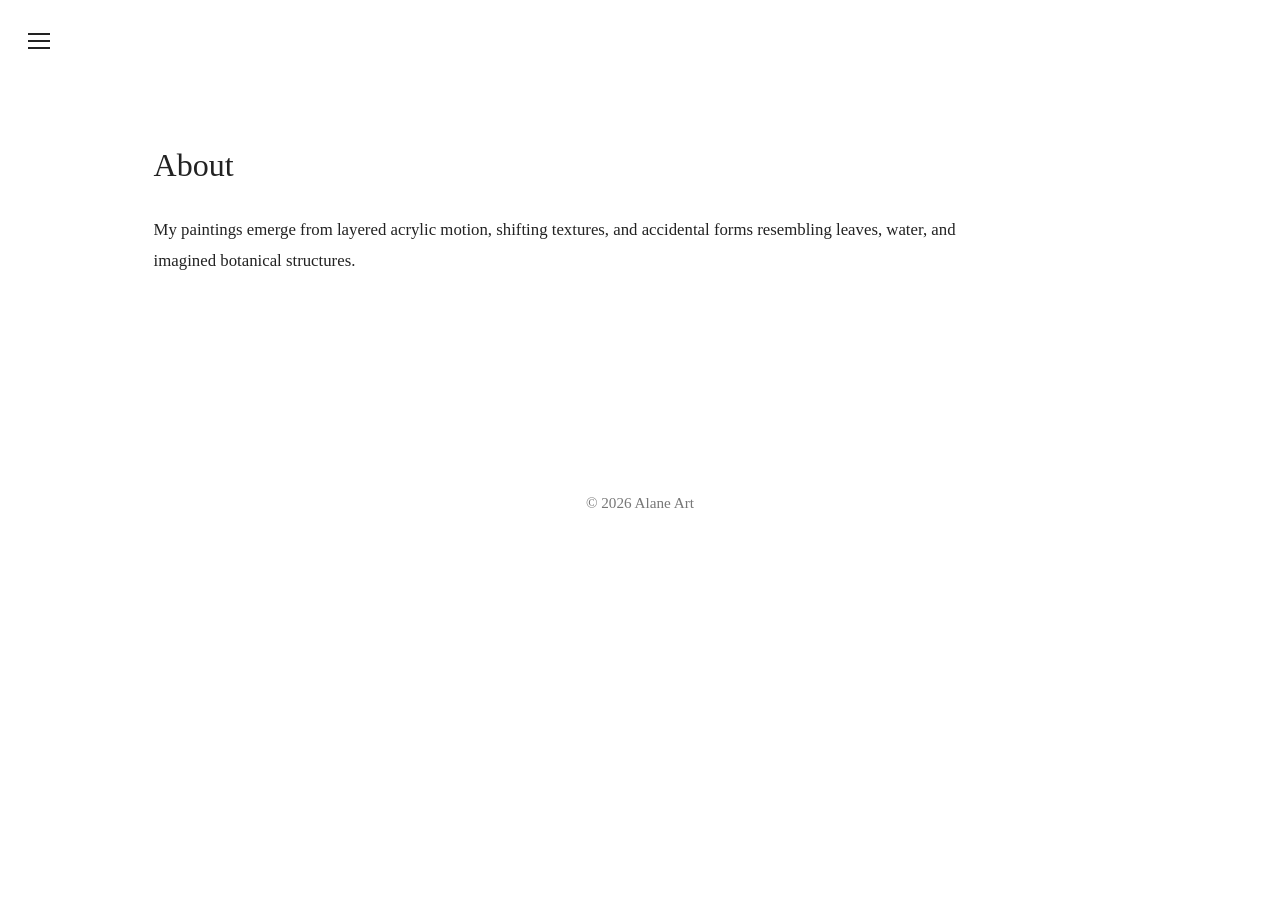
==== about.html @ 422f78d6 "Update about.html" ====
<!DOCTYPE html>
<html lang="en">

<head>
  <meta charset="UTF-8">
  <meta name="viewport" content="width=device-width, initial-scale=1.0">
  <title>Alane EnyArt | About</title>
  <link rel="stylesheet" href="style.css">
</head>

<body>

<div class="menu-button" onclick="openMenu()">
  <span></span><span></span><span></span>
</div>

<div id="sidebar" class="sidebar">
  <a href="javascript:void(0)" class="closebtn" onclick="closeMenu()">×</a>
  <a href="index.html">Home</a>
  <a href="about.html">About</a>
  <a href="gallery.html">Gallery</a>
  <a href="contact.html">Contact</a>
</div>
<div id="overlay" class="overlay" onclick="closeMenu()"></div>
<section class="content-section">

  <h2>About</h2>

  <p>
    My paintings emerge from layered acrylic motion,
    shifting textures, and accidental forms resembling
    leaves, water, and imagined botanical structures.
  </p>

</section>

<footer>© 2026 Alane Art</footer>

<script>
function openMenu(){document.getElementById("sidebar").style.width="260px";}
function closeMenu(){document.getElementById("sidebar").style.width="0";}
</script>

</body>
</html>
---- style.css ----
html {
  scroll-behavior: smooth;
}

body {
  margin: 0;
  background: #ffffff;
  color: #222;
  font-family: Georgia, serif;
}

/* MENU BUTTON */

.menu-button {
  position: fixed;
  top: 28px;
  left: 28px;
  z-index: 1001;
  cursor: pointer;
}

.menu-button span {
  display: block;
  width: 22px;
  height: 2px;
  background: #222;
  margin: 5px 0;
}

/* SIDEBAR */

.sidebar {
  height: 100%;
  width: 0;
  position: fixed;
  z-index: 1000;
  top: 0;
  left: 0;
  background: white;
  overflow-x: hidden;
  transition: 0.4s;
  padding-top: 100px;
  box-shadow: 2px 0 20px rgba(0,0,0,0.08);
}

.sidebar a {
  display: block;
  padding: 18px 40px;
  text-decoration: none;
  color: #222;
  font-size: 1.1rem;
  transition: 0.2s;
}

.sidebar a:hover {
  opacity: 0.5;
}

.closebtn {
  position: absolute;
  top: 18px;
  right: 28px;
  font-size: 2rem;
}

/* HERO */

.hero {
  height: 100vh;

  background-image: /*linear-gradient(
    rgba(255,255,255,0.15),
    rgba(255,255,255,0.15)
  ),*/
  url("images/PXL_20260501_145922232.jpg");

  background-size: cover;
  background-position: center;

  display: flex;
  align-items: center;
  padding-left: 10%;
}

.hero-text-below {
  padding: 80px 10%; /* max-width: 500px*/
  text-align: center;
}

.hero h1 {
  font-size: 3rem;
  font-weight: normal;
  /*letter-spacing: 3px;
  margin-bottom: 20px;*/
}

.hero p {
  font-size: 1.1rem;
  line-height: 1.8;
}

/* CONTENT */

.content-section {
  padding: 120px 12%;
  max-width: 850px;
}

.content-section h2 {
  font-size: 2rem;
  font-weight: normal;
  margin-bottom: 30px;
}

.content-section p {
  line-height: 1.9;
  font-size: 1.05rem;
}

/* GALLERY */

.gallery-section {
  padding: 120px 8%;
}

.gallery-section h2 {
  font-size: 2rem;
  font-weight: normal;
  margin-bottom: 50px;
}

.gallery-choice-grid {

  display: flex;

  justify-content: center;

  align-items: center;

  gap: 60px;

  flex-wrap: nowrap;

}

.gallery-grid img {
  width: 100%;
  display: block;
  transition: 0.35s;
}

.gallery-grid img:hover {
  transform: scale(1.01);
  opacity: 0.94;
}

/* FOOTER */

footer {
  text-align: center;
  padding: 80px 20px;
  color: #777;
  font-size: 0.95rem;
}

/* MOBILE */

@media (max-width: 700px) {

  .hero {
    padding: 0 8%;
  }

  .hero h1 {
    font-size: 2.5rem;
  }

  .content-section,
  .gallery-section {
    padding: 90px 8%;
  }
}  
/* GALLERY LABELS */

.gallery-subtitle {
  font-size: 1.4rem;
  font-weight: normal;
  margin: 40px 0 20px;
  text-align: left;
}

.gallery-subtitle.sold {
  margin-top: 80px;
  opacity: 0.6;
}

/* OPTIONAL: SOLD VISUAL STYLE */
.sold-grid img {
  filter: grayscale(10%);
}
 /* GALLERY CATEGORY PAGE */

.gallery-choice-section {
  padding: 120px 8%;
}

.gallery-choice-section h2 {
  font-size: 2.2rem;
  font-weight: normal;
  margin-bottom: 60px;
  text-align: center;
}

.gallery-choice-grid {
  display: grid;
  grid-template-columns: repeat(auto-fit, minmax(320px, 1fr));
  gap: 40px;
  align-items: start;
}

.gallery-folder {
  text-decoration: none;
  color: #222;
  transition: 0.35s;
}

.gallery-folder img {

  display: block;

  width: 100%;
  height: 100%;

  object-fit: cover;

  box-shadow: 0 10px 30px rgba(0,0,0,0.08);
}

/* SOLD IMAGE */

.gallery-folder.sold {
  width: 320px;
}

/* UNSOLD IMAGE */

.gallery-folder.unsold {
  width: 640px;
}  

.gallery-folder:hover {
  transform: translateY(-6px);
  opacity: 0.96;
}

 
}
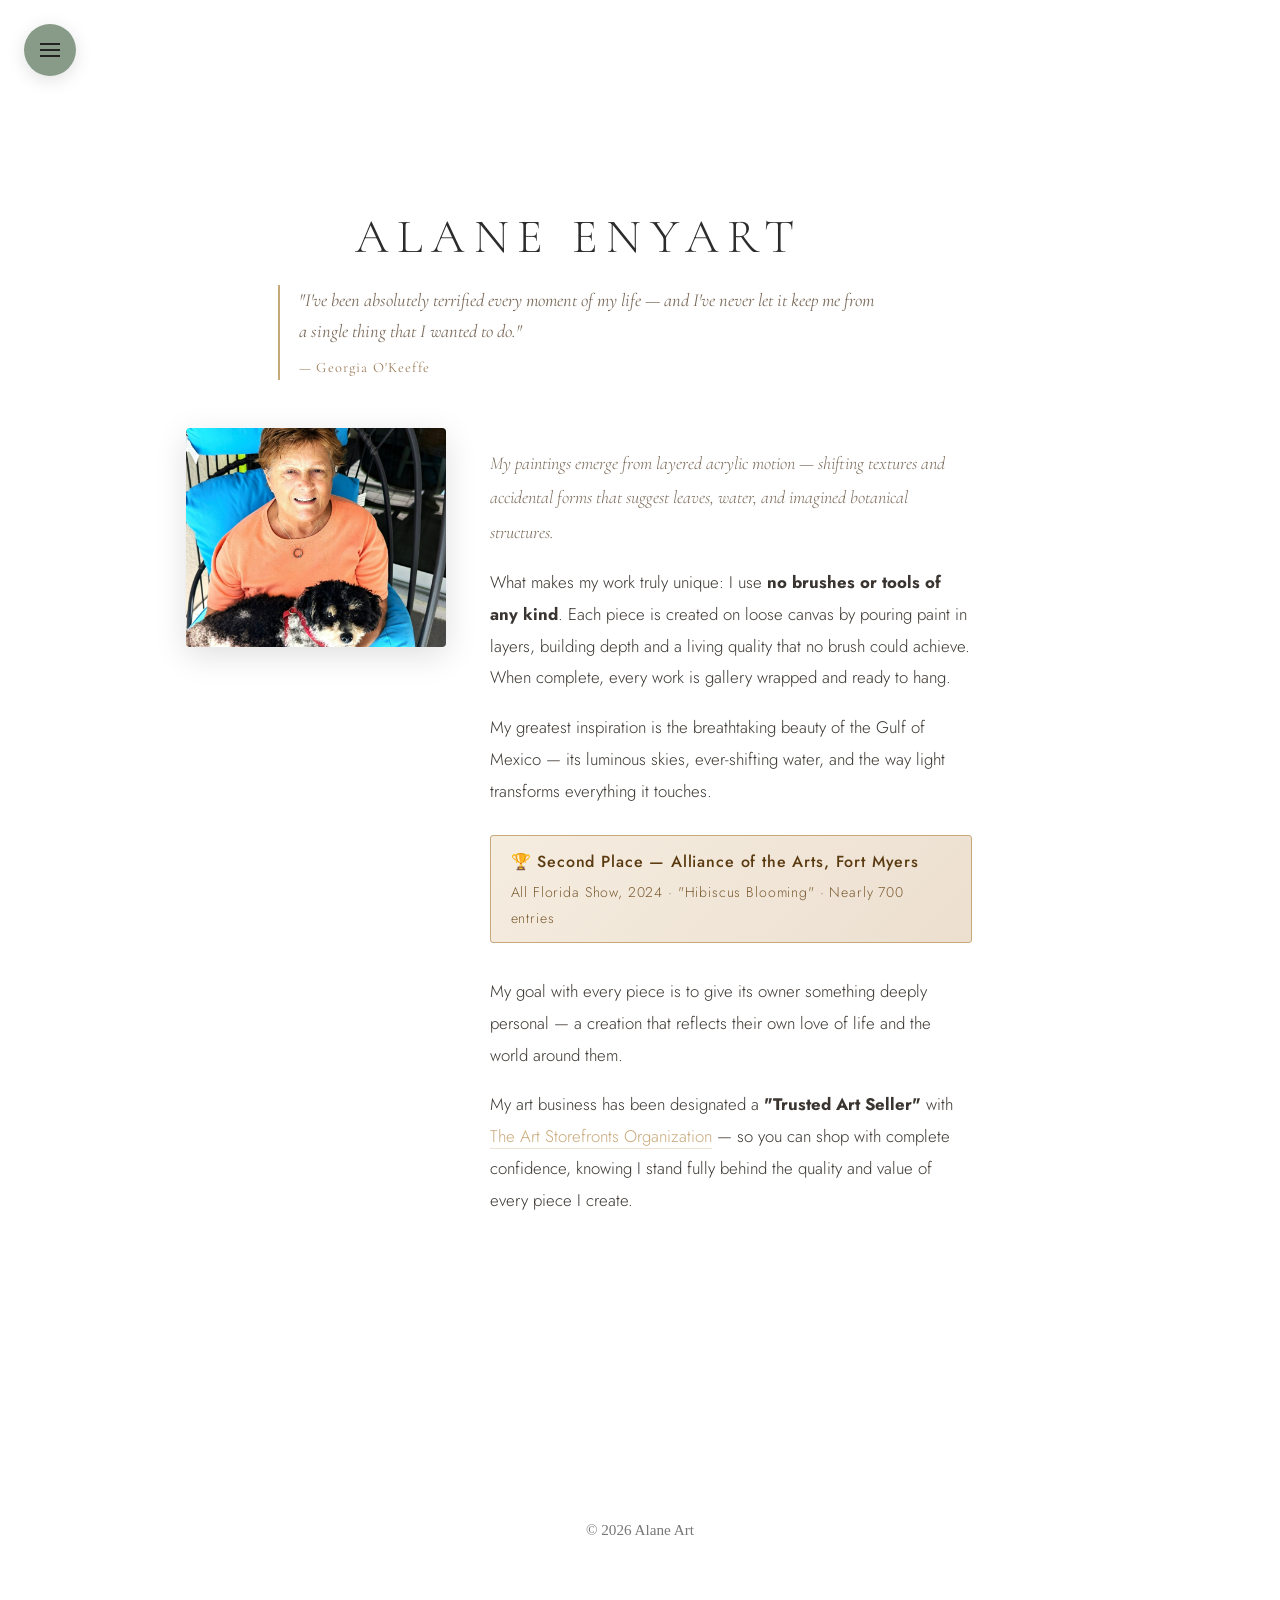
==== commit 75a5d69f: "Update about.html" ====
--- a/about.html
+++ b/about.html
@@ -1,4 +1,219 @@
 <!DOCTYPE html>
+<html lang="en">
+<head>
+  <meta charset="UTF-8">
+  <meta name="viewport" content="width=device-width, initial-scale=1.0">
+  <title>Alane EnyArt | About</title>
+  <link rel="stylesheet" href="style.css">
+  <link href="https://fonts.googleapis.com/css2?family=Cormorant+Garamond:ital,wght@0,300;0,400;1,300;1,400&family=Jost:wght@300;400;500&display=swap" rel="stylesheet">
+  <style>
+    .about-wrapper {
+      max-width: 860px;
+      margin: 0 auto;
+      padding: 3rem 2rem 4rem;
+    }
+
+    .about-header {
+      text-align: center;
+      margin-bottom: 3rem;
+    }
+
+    .about-header h1 {
+      font-family: 'Cormorant Garamond', serif;
+      font-size: 3rem;
+      font-weight: 300;
+      letter-spacing: 0.18em;
+      text-transform: uppercase;
+      color: #2c2c2c;
+      margin-bottom: 1.2rem;
+    }
+
+    .about-header blockquote {
+      font-family: 'Cormorant Garamond', serif;
+      font-style: italic;
+      font-size: 1.15rem;
+      color: #7a6a5a;
+      border-left: 2px solid #c8a97a;
+      padding-left: 1.2rem;
+      margin: 0 auto;
+      max-width: 580px;
+      text-align: left;
+      line-height: 1.7;
+    }
+
+    .about-header blockquote cite {
+      display: block;
+      margin-top: 0.5rem;
+      font-size: 0.9rem;
+      font-style: normal;
+      letter-spacing: 0.08em;
+      color: #a08060;
+    }
+
+    .about-artist {
+      display: flex;
+      gap: 2.8rem;
+      align-items: flex-start;
+      margin-bottom: 2.5rem;
+    }
+
+    .about-artist img {
+      width: 260px;
+      min-width: 260px;
+      border-radius: 4px;
+      box-shadow: 0 8px 32px rgba(0,0,0,0.13);
+      object-fit: cover;
+    }
+
+    .about-artist-text {
+      font-family: 'Jost', sans-serif;
+      font-weight: 300;
+      font-size: 1.02rem;
+      color: #3a3530;
+      line-height: 1.85;
+    }
+
+    .about-artist-text p {
+      margin-bottom: 1.1rem;
+    }
+
+    .about-artist-text p:last-child {
+      margin-bottom: 0;
+    }
+
+    .about-artist-text .highlight {
+      font-family: 'Cormorant Garamond', serif;
+      font-size: 1.13rem;
+      font-style: italic;
+      color: #7a6a5a;
+    }
+
+    .about-artist-text a {
+      color: #c8a97a;
+      text-decoration: none;
+      border-bottom: 1px solid #c8a97a55;
+      transition: border-color 0.2s;
+    }
+
+    .about-artist-text a:hover {
+      border-color: #c8a97a;
+    }
+
+    .award-badge {
+      display: inline-block;
+      background: linear-gradient(135deg, #f5ede0 0%, #ecdfd0 100%);
+      border: 1px solid #c8a97a;
+      border-radius: 3px;
+      padding: 0.7rem 1.2rem;
+      margin: 0.6rem 0 1rem;
+      font-family: 'Jost', sans-serif;
+      font-size: 0.88rem;
+      letter-spacing: 0.06em;
+      color: #7a5a30;
+    }
+
+    .award-badge strong {
+      display: block;
+      font-size: 1rem;
+      font-weight: 500;
+      color: #5a3a10;
+      margin-bottom: 0.15rem;
+    }
+
+    @media (max-width: 640px) {
+      .about-artist {
+        flex-direction: column;
+        align-items: center;
+      }
+      .about-artist img {
+        width: 100%;
+        min-width: unset;
+        max-width: 320px;
+      }
+      .about-header h1 {
+        font-size: 2.1rem;
+      }
+    }
+  </style>
+</head>
+<body>
+
+<div class="menu-button" onclick="openMenu()">
+  <span></span><span></span><span></span>
+</div>
+
+<div id="sidebar" class="sidebar">
+  <a href="javascript:void(0)" class="closebtn" onclick="closeMenu()">×</a>
+  <a href="index.html">Home</a>
+  <a href="about.html">About</a>
+  <a href="gallery.html">Gallery</a>
+  <a href="contact.html">Contact</a>
+</div>
+
+<div id="overlay" class="overlay" onclick="closeMenu()"></div>
+
+<section class="content-section">
+  <div class="about-wrapper">
+
+    <div class="about-header">
+      <h1>Alane EnyArt</h1>
+      <blockquote>
+        "I've been absolutely terrified every moment of my life — and I've never let it keep me from a single thing that I wanted to do."
+        <cite>— Georgia O'Keeffe</cite>
+      </blockquote>
+    </div>
+
+    <div class="about-artist">
+      <img src="images/artist.png" alt="Alane EnyArt, artist" />
+
+      <div class="about-artist-text">
+        <p class="highlight">
+          My paintings emerge from layered acrylic motion — shifting textures and accidental forms that suggest leaves, water, and imagined botanical structures.
+        </p>
+
+        <p>
+          What makes my work truly unique: I use <strong>no brushes or tools of any kind</strong>. Each piece is created on loose canvas by pouring paint in layers, building depth and a living quality that no brush could achieve. When complete, every work is gallery wrapped and ready to hang.
+        </p>
+
+        <p>
+          My greatest inspiration is the breathtaking beauty of the Gulf of Mexico — its luminous skies, ever-shifting water, and the way light transforms everything it touches.
+        </p>
+
+        <div class="award-badge">
+          <strong>🏆 Second Place — Alliance of the Arts, Fort Myers</strong>
+          All Florida Show, 2024 · "Hibiscus Blooming" · Nearly 700 entries
+        </div>
+
+        <p>
+          My goal with every piece is to give its owner something deeply personal — a creation that reflects their own love of life and the world around them.
+        </p>
+
+        <p>
+          My art business has been designated a <strong>"Trusted Art Seller"</strong> with <a href="http://www.artstorefronts.org/" target="_blank">The Art Storefronts Organization</a> — so you can shop with complete confidence, knowing I stand fully behind the quality and value of every piece I create.
+        </p>
+      </div>
+    </div>
+
+  </div>
+</section>
+
+<footer>© 2026 Alane Art</footer>
+
+<script>
+function openMenu() {
+  document.getElementById("sidebar").style.width = "180px";
+  document.getElementById("overlay").style.display = "block";
+}
+function closeMenu() {
+  document.getElementById("sidebar").style.width = "0";
+  document.getElementById("overlay").style.display = "none";
+}
+</script>
+</body>
+</html>
+
+
+<!--<!DOCTYPE html>
 <html lang="en">
 
 <head>
@@ -37,9 +252,17 @@
 <footer>© 2026 Alane Art</footer>
 
 <script>
-function openMenu(){document.getElementById("sidebar").style.width="260px";}
-function closeMenu(){document.getElementById("sidebar").style.width="0";}
+function openMenu() {
+  document.getElementById("sidebar").style.width = "180px";
+  document.getElementById("overlay").style.display = "block";
+}
+
+function closeMenu() {
+  document.getElementById("sidebar").style.width = "0";
+  document.getElementById("overlay").style.display = "none";
+}
 </script>
 
 </body>
 </html>
+-->
--- a/style.css
+++ b/style.css
@@ -9,22 +9,63 @@
   font-family: Georgia, serif;
 }
 
+/* OVERLAY */
+
+.overlay {
+  position: fixed;
+  display: none;
+  width: 100%;
+  height: 100%;
+  top: 0;
+  left: 0;
+  background: rgba(0,0,0,0.18);
+  backdrop-filter: blur(2px);
+  z-index: 999;
+}
+
 /* MENU BUTTON */
+
 
 .menu-button {
   position: fixed;
-  top: 28px;
-  left: 28px;
+  top: 24px;
+  left: 24px;
+
+  width: 52px;
+  height: 52px;
+
+  display: flex;
+  flex-direction: column;
+  justify-content: center;
+  align-items: center;
+
+  gap: 4px;
+
+   /*background: rgba(236,231,223,0.88);*/
+    /*background: rgba(95,115,135,0.88);*/
+  background: rgba(120,140,120,0.88);
+  backdrop-filter: blur(6px);
+
+  border-radius: 50%;
+
+  box-shadow: 0 4px 18px rgba(0,0,0,0.12);
+
   z-index: 1001;
+
   cursor: pointer;
+
+  transition: 0.25s;
 }
 
 .menu-button span {
   display: block;
-  width: 22px;
+  width: 20px;
   height: 2px;
   background: #222;
-  margin: 5px 0;
+}
+
+.menu-button:hover {
+  transform: scale(1.05);
 }
 
 /* SIDEBAR */
@@ -36,7 +77,8 @@
   z-index: 1000;
   top: 0;
   left: 0;
-  background: white;
+  background: #ece7df;
+    /*#f4efe8;*/
   overflow-x: hidden;
   transition: 0.4s;
   padding-top: 100px;
@@ -45,10 +87,11 @@
 
 .sidebar a {
   display: block;
-  padding: 18px 40px;
+  padding: 18px 28px;
   text-decoration: none;
   color: #222;
   font-size: 1.1rem;
+  text-align: left;
   transition: 0.2s;
 }
 
@@ -137,8 +180,8 @@
 
   align-items: center;
 
-  gap: 60px;
-
+  gap: 20px;
+  /*padding-left: 40px;*/
   flex-wrap: nowrap;
 
 }
@@ -208,15 +251,17 @@
   font-size: 2.2rem;
   font-weight: normal;
   margin-bottom: 60px;
-  text-align: center;
-}
-
-.gallery-choice-grid {
+  text-align: left;
+  margin-left: 90px; /*-----------*/
+}
+
+/*.gallery-choice-grid {--------------------------
   display: grid;
   grid-template-columns: repeat(auto-fit, minmax(320px, 1fr));
-  gap: 40px;
+  gap: 20px;
+  padding-left: 40px;
   align-items: start;
-}
+}*/
 
 .gallery-folder {
   text-decoration: none;
@@ -228,8 +273,9 @@
 
   display: block;
 
-  width: 100%;
-  height: 100%;
+  /*width: 100%;
+  height: 100%;*/
+  height: 320px;
 
   object-fit: cover;
 
@@ -254,4 +300,4 @@
 }
 
  
-}
+
--- a/style.css
+++ b/style.css
@@ -9,22 +9,63 @@
   font-family: Georgia, serif;
 }
 
+/* OVERLAY */
+
+.overlay {
+  position: fixed;
+  display: none;
+  width: 100%;
+  height: 100%;
+  top: 0;
+  left: 0;
+  background: rgba(0,0,0,0.18);
+  backdrop-filter: blur(2px);
+  z-index: 999;
+}
+
 /* MENU BUTTON */
+
 
 .menu-button {
   position: fixed;
-  top: 28px;
-  left: 28px;
+  top: 24px;
+  left: 24px;
+
+  width: 52px;
+  height: 52px;
+
+  display: flex;
+  flex-direction: column;
+  justify-content: center;
+  align-items: center;
+
+  gap: 4px;
+
+   /*background: rgba(236,231,223,0.88);*/
+    /*background: rgba(95,115,135,0.88);*/
+  background: rgba(120,140,120,0.88);
+  backdrop-filter: blur(6px);
+
+  border-radius: 50%;
+
+  box-shadow: 0 4px 18px rgba(0,0,0,0.12);
+
   z-index: 1001;
+
   cursor: pointer;
+
+  transition: 0.25s;
 }
 
 .menu-button span {
   display: block;
-  width: 22px;
+  width: 20px;
   height: 2px;
   background: #222;
-  margin: 5px 0;
+}
+
+.menu-button:hover {
+  transform: scale(1.05);
 }
 
 /* SIDEBAR */
@@ -36,7 +77,8 @@
   z-index: 1000;
   top: 0;
   left: 0;
-  background: white;
+  background: #ece7df;
+    /*#f4efe8;*/
   overflow-x: hidden;
   transition: 0.4s;
   padding-top: 100px;
@@ -45,10 +87,11 @@
 
 .sidebar a {
   display: block;
-  padding: 18px 40px;
+  padding: 18px 28px;
   text-decoration: none;
   color: #222;
   font-size: 1.1rem;
+  text-align: left;
   transition: 0.2s;
 }
 
@@ -137,8 +180,8 @@
 
   align-items: center;
 
-  gap: 60px;
-
+  gap: 20px;
+  /*padding-left: 40px;*/
   flex-wrap: nowrap;
 
 }
@@ -208,15 +251,17 @@
   font-size: 2.2rem;
   font-weight: normal;
   margin-bottom: 60px;
-  text-align: center;
-}
-
-.gallery-choice-grid {
+  text-align: left;
+  margin-left: 90px; /*-----------*/
+}
+
+/*.gallery-choice-grid {--------------------------
   display: grid;
   grid-template-columns: repeat(auto-fit, minmax(320px, 1fr));
-  gap: 40px;
+  gap: 20px;
+  padding-left: 40px;
   align-items: start;
-}
+}*/
 
 .gallery-folder {
   text-decoration: none;
@@ -228,8 +273,9 @@
 
   display: block;
 
-  width: 100%;
-  height: 100%;
+  /*width: 100%;
+  height: 100%;*/
+  height: 320px;
 
   object-fit: cover;
 
@@ -254,4 +300,4 @@
 }
 
  
-}
+
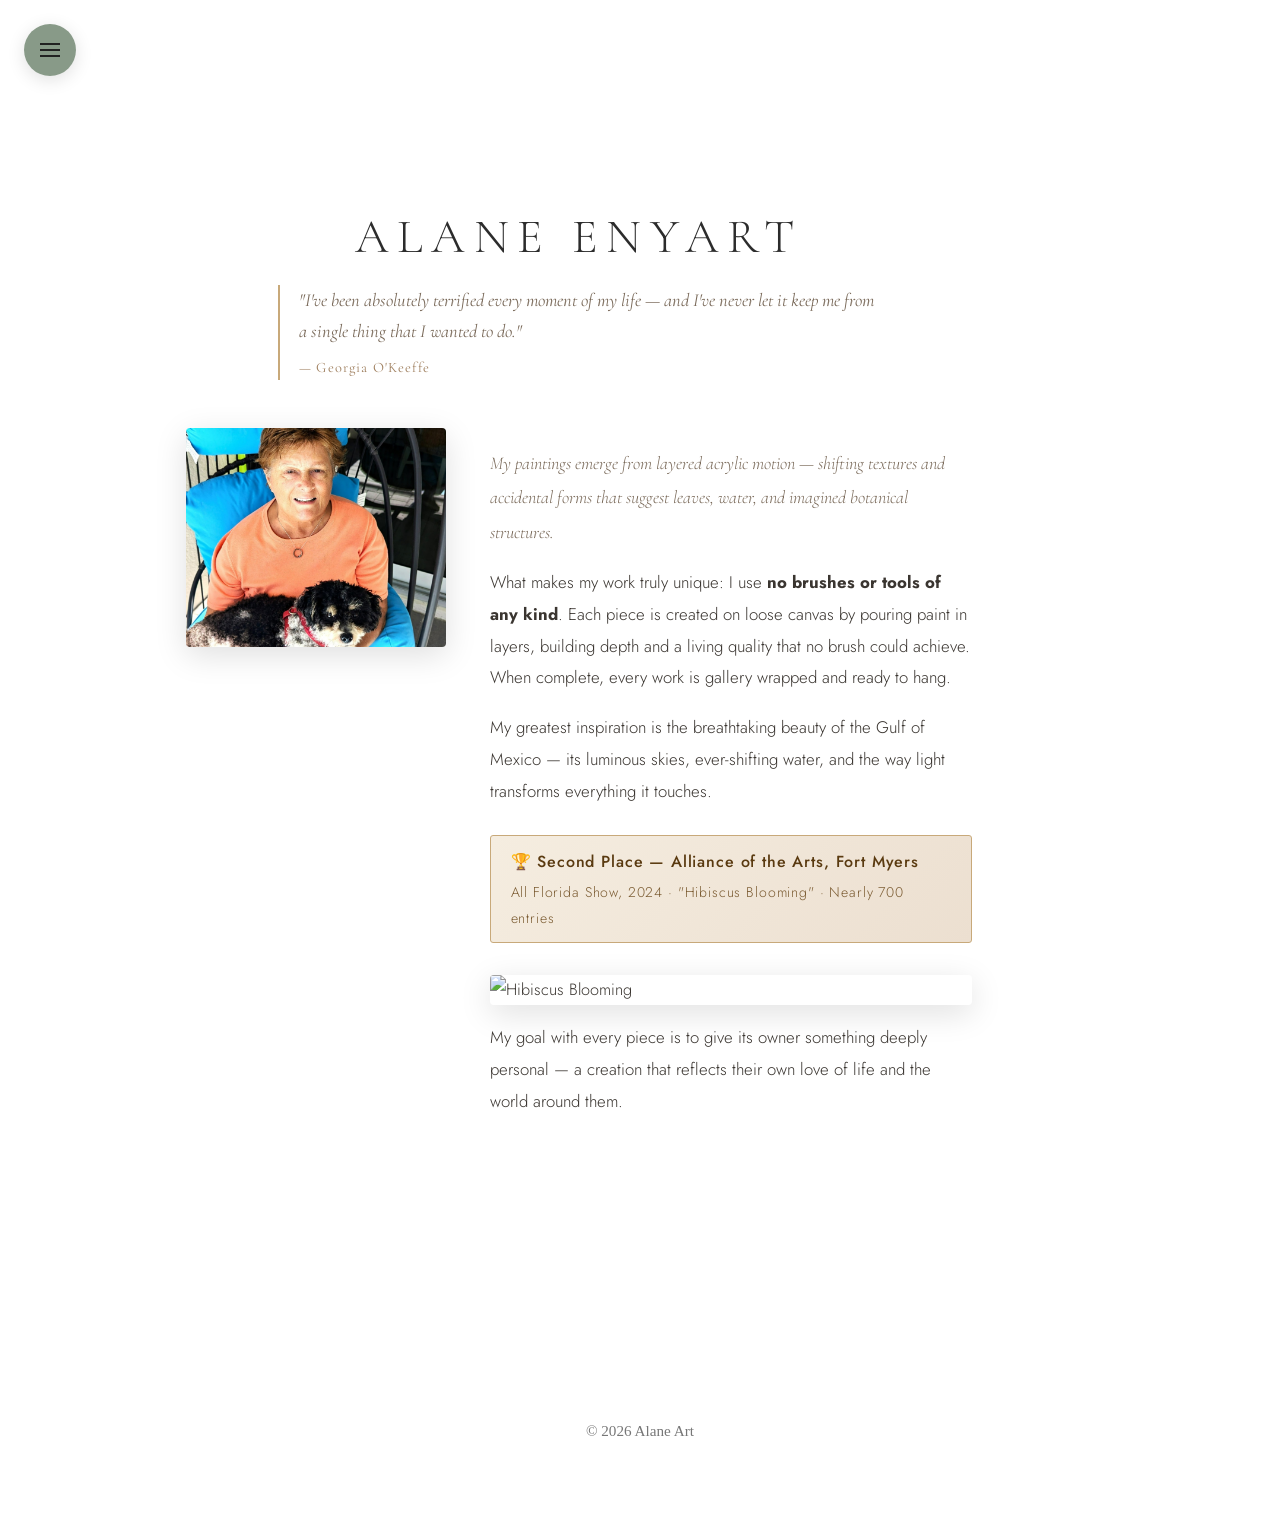
==== commit 4f2a73d6: "Update about.html" ====
--- a/about.html
+++ b/about.html
@@ -184,13 +184,13 @@
           All Florida Show, 2024 · "Hibiscus Blooming" · Nearly 700 entries
         </div>
 
+        <img src="images/hibiskus_blooming.jpg" alt="Hibiscus Blooming" style="width:100%; border-radius:4px; margin:1rem 0; display:block;">
+        
         <p>
           My goal with every piece is to give its owner something deeply personal — a creation that reflects their own love of life and the world around them.
         </p>
 
-        <p>
-          My art business has been designated a <strong>"Trusted Art Seller"</strong> with <a href="http://www.artstorefronts.org/" target="_blank">The Art Storefronts Organization</a> — so you can shop with complete confidence, knowing I stand fully behind the quality and value of every piece I create.
-        </p>
+        
       </div>
     </div>
 
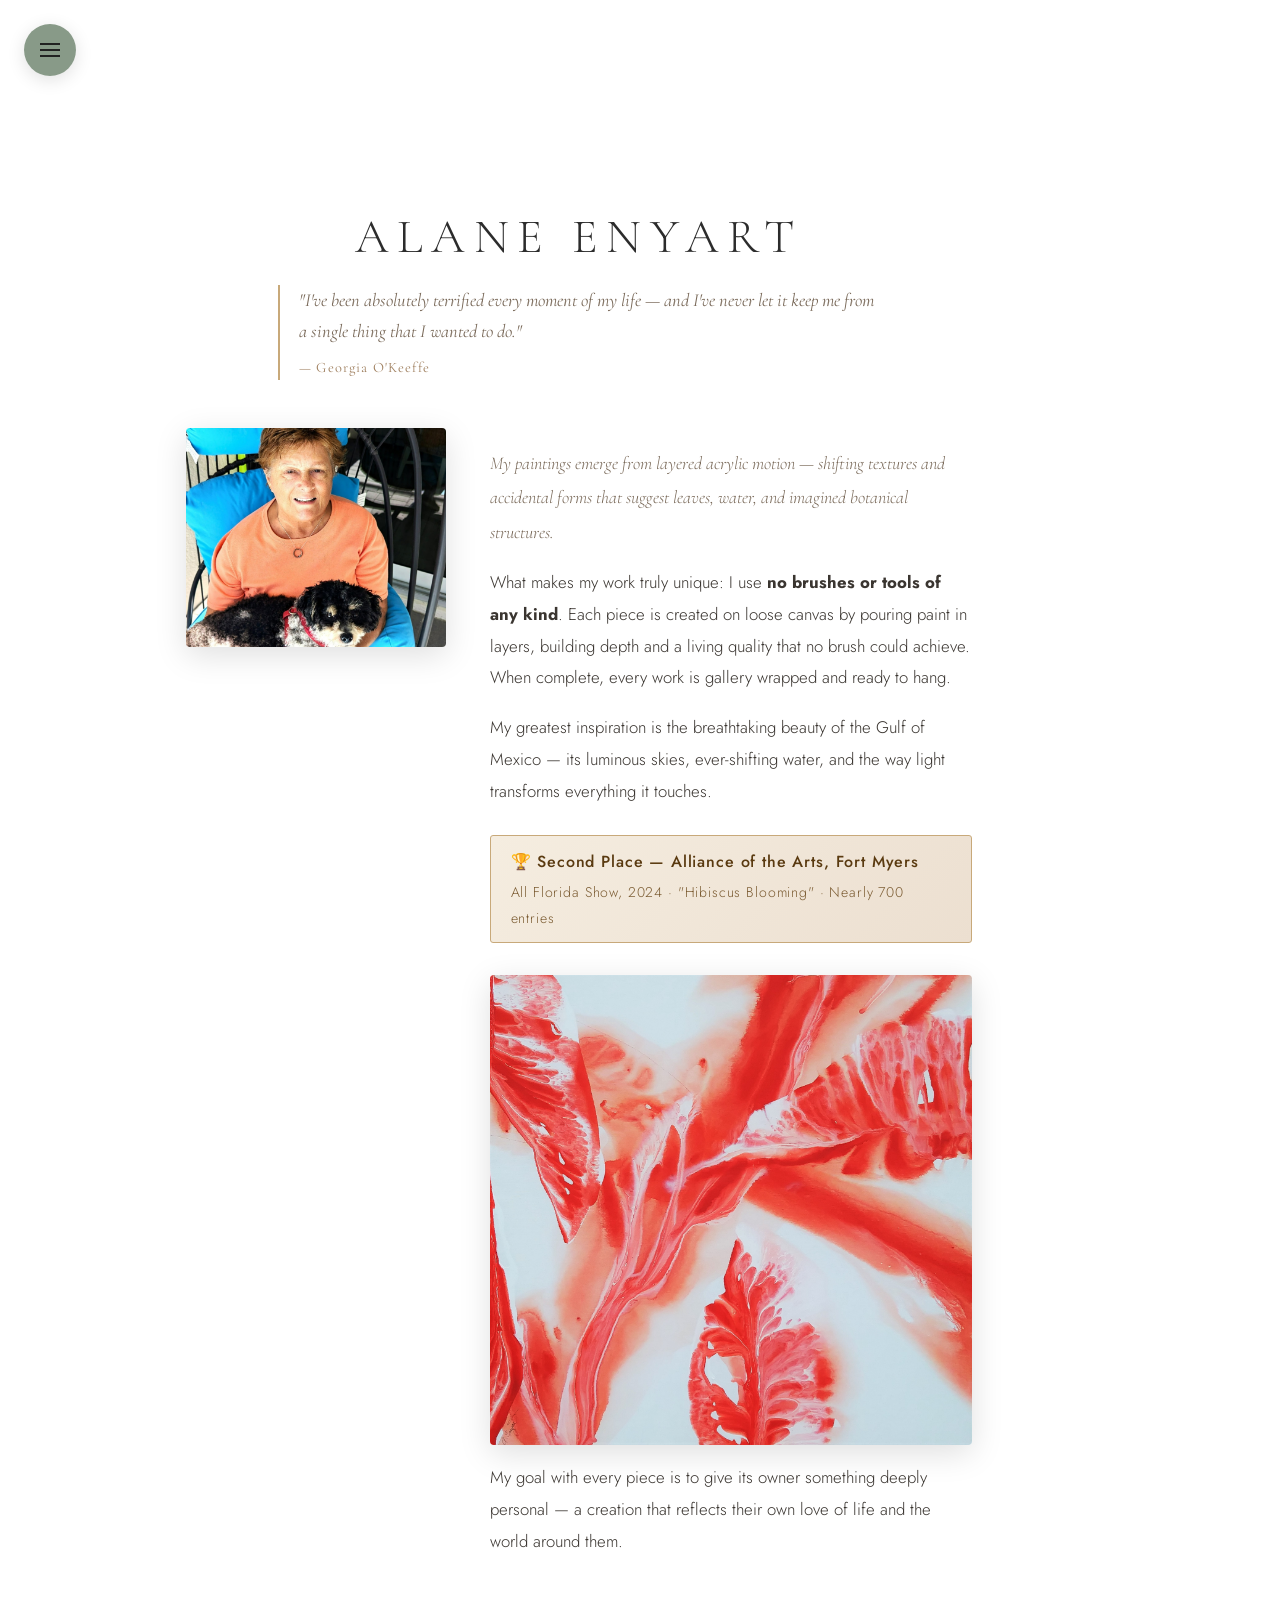
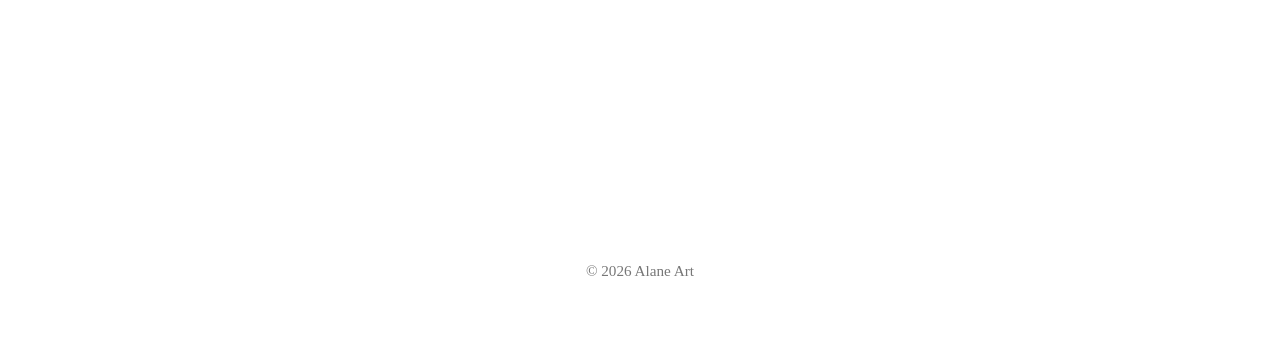
==== commit e30a8a1e: "Update about.html" ====
--- a/about.html
+++ b/about.html
@@ -184,7 +184,7 @@
           All Florida Show, 2024 · "Hibiscus Blooming" · Nearly 700 entries
         </div>
 
-        <img src="images/hibiskus_blooming.jpg" alt="Hibiscus Blooming" style="width:100%; border-radius:4px; margin:1rem 0; display:block;">
+        <img src="images/hibiscus_blooming.jpg" alt="Hibiscus Blooming" style="width:100%; border-radius:4px; margin:1rem 0; display:block;">
         
         <p>
           My goal with every piece is to give its owner something deeply personal — a creation that reflects their own love of life and the world around them.
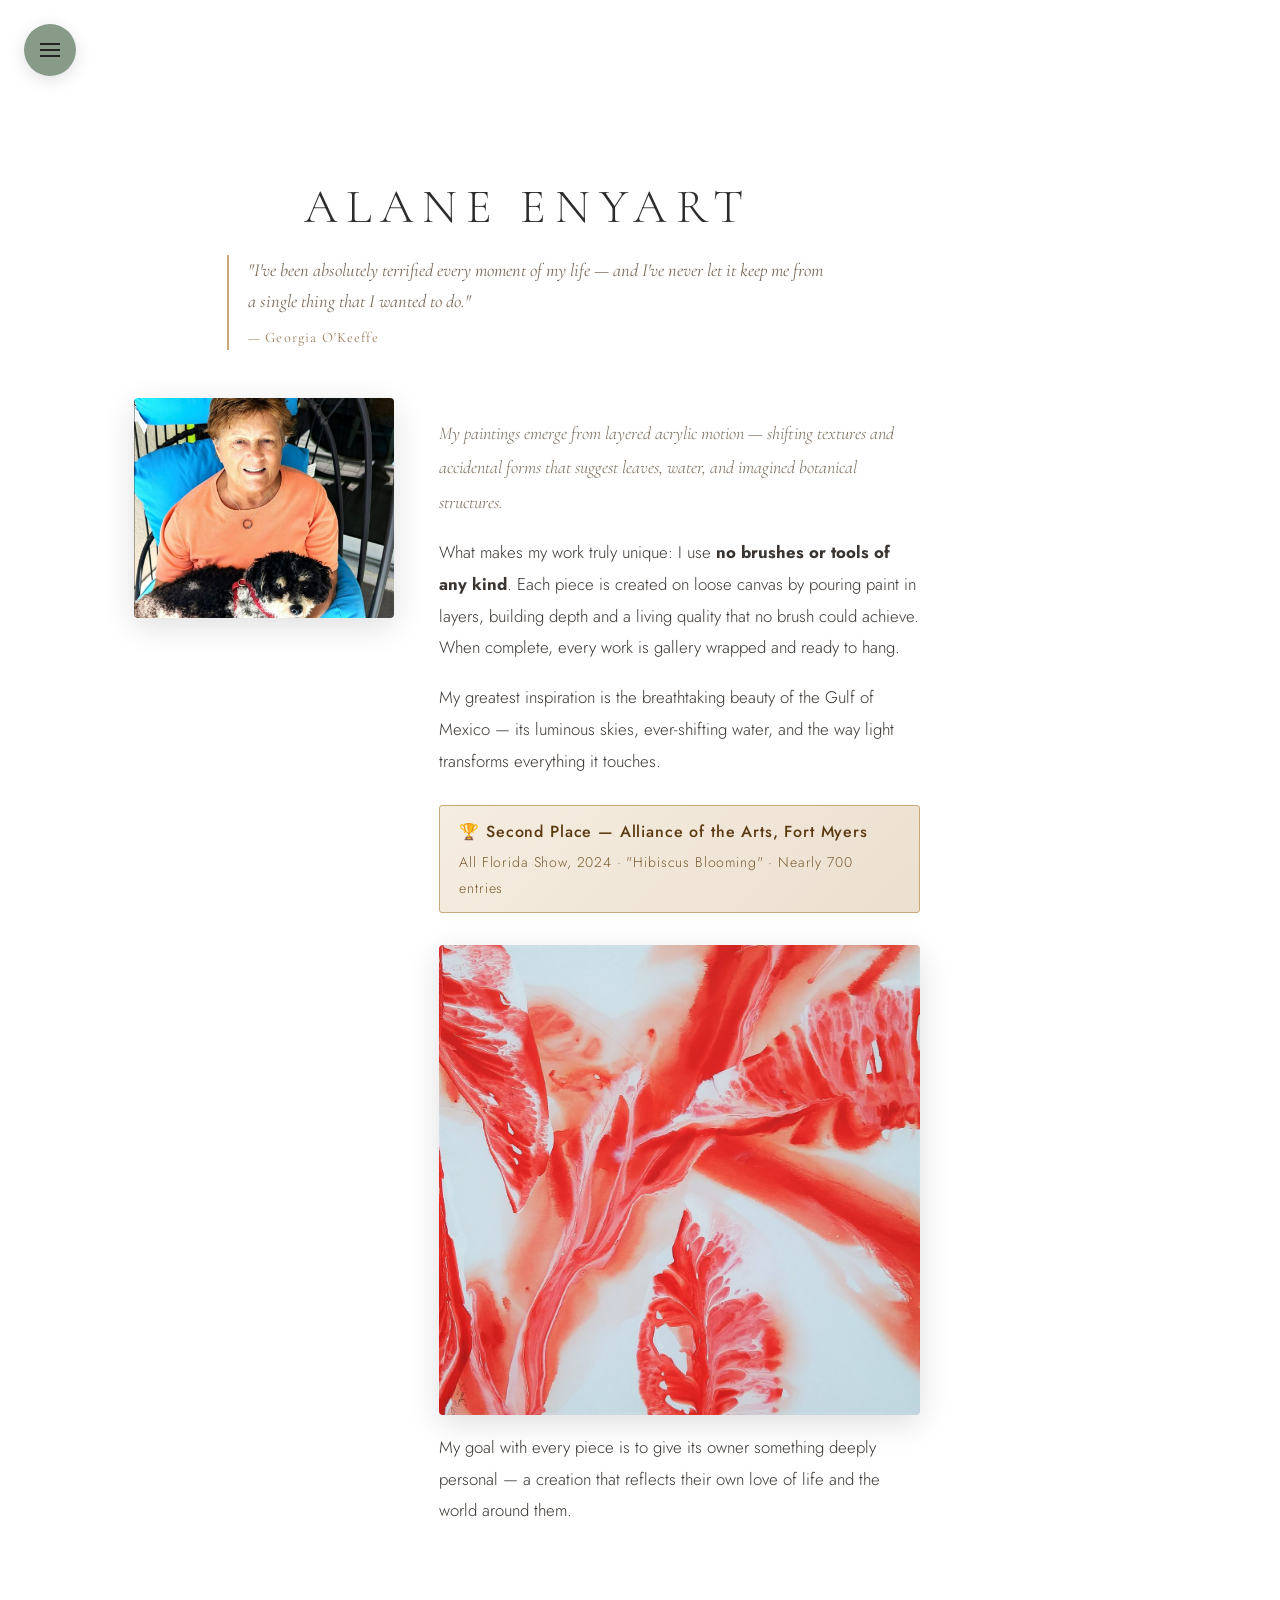
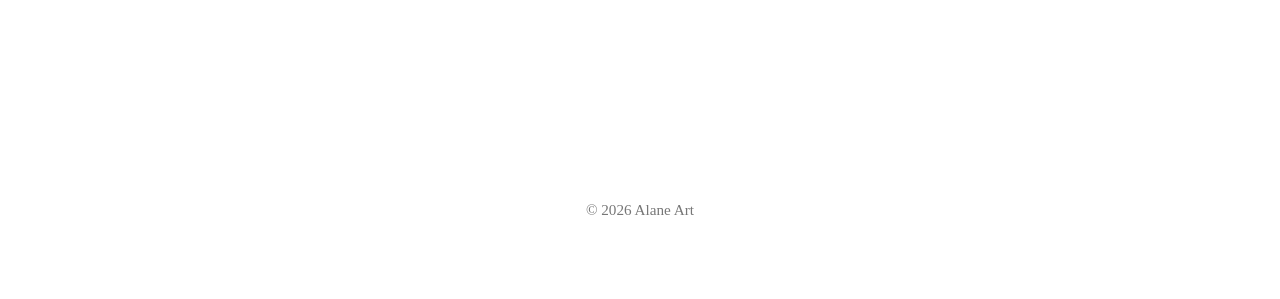
==== commit 36a4e8a2: "Update about.html" ====
--- a/about.html
+++ b/about.html
@@ -164,7 +164,7 @@
     </div>
 
     <div class="about-artist">
-      <img src="images/artist.png" alt="Alane EnyArt, artist" />
+      <img src="images/artist.jpg" alt="Alane EnyArt, artist" />
 
       <div class="about-artist-text">
         <p class="highlight">
@@ -213,56 +213,3 @@
 </html>
 
 
-<!--<!DOCTYPE html>
-<html lang="en">
-
-<head>
-  <meta charset="UTF-8">
-  <meta name="viewport" content="width=device-width, initial-scale=1.0">
-  <title>Alane EnyArt | About</title>
-  <link rel="stylesheet" href="style.css">
-</head>
-
-<body>
-
-<div class="menu-button" onclick="openMenu()">
-  <span></span><span></span><span></span>
-</div>
-
-<div id="sidebar" class="sidebar">
-  <a href="javascript:void(0)" class="closebtn" onclick="closeMenu()">×</a>
-  <a href="index.html">Home</a>
-  <a href="about.html">About</a>
-  <a href="gallery.html">Gallery</a>
-  <a href="contact.html">Contact</a>
-</div>
-<div id="overlay" class="overlay" onclick="closeMenu()"></div>
-<section class="content-section">
-
-  <h2>About</h2>
-
-  <p>
-    My paintings emerge from layered acrylic motion,
-    shifting textures, and accidental forms resembling
-    leaves, water, and imagined botanical structures.
-  </p>
-
-</section>
-
-<footer>© 2026 Alane Art</footer>
-
-<script>
-function openMenu() {
-  document.getElementById("sidebar").style.width = "180px";
-  document.getElementById("overlay").style.display = "block";
-}
-
-function closeMenu() {
-  document.getElementById("sidebar").style.width = "0";
-  document.getElementById("overlay").style.display = "none";
-}
-</script>
-
-</body>
-</html>
--->
--- a/style.css
+++ b/style.css
@@ -115,7 +115,7 @@
     rgba(255,255,255,0.15),
     rgba(255,255,255,0.15)
   ),*/
-  url("images/PXL_20260501_145922232.jpg");
+  url("images/hero_web.jpg");
 
   background-size: cover;
   background-position: center;
@@ -207,13 +207,23 @@
 }
 
 /* MOBILE */
-
+/* hidden on desktop — only used on mobile */
+.hero-mobile-img {
+  display: none;
+}
 @media (max-width: 700px) {
 
   .hero {
-    padding: 0 8%;
+    height: auto;
+    background-image: none;
+    padding: 0;
   }
-
+  .hero-mobile-img {
+    display: block;
+    width: 100%;
+    height: auto;
+   }
+  } 
   .hero h1 {
     font-size: 2.5rem;
   }
